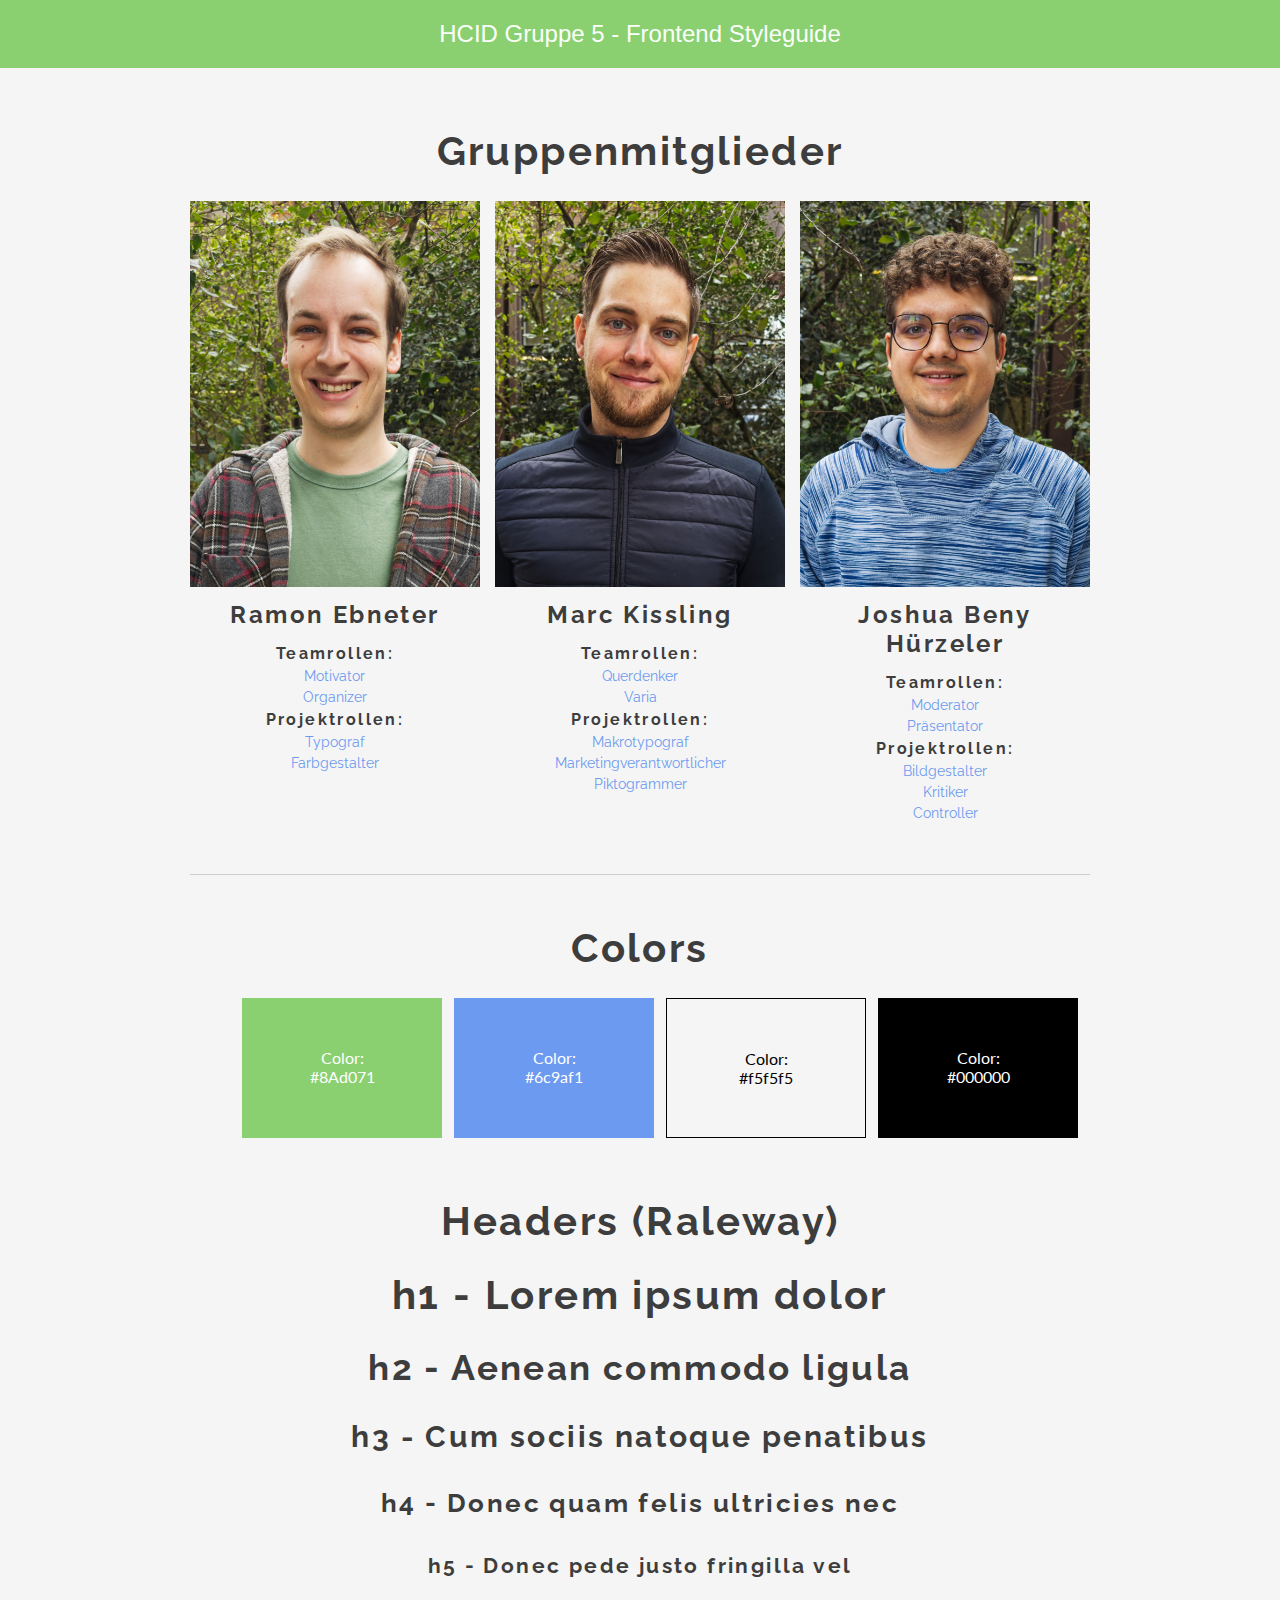
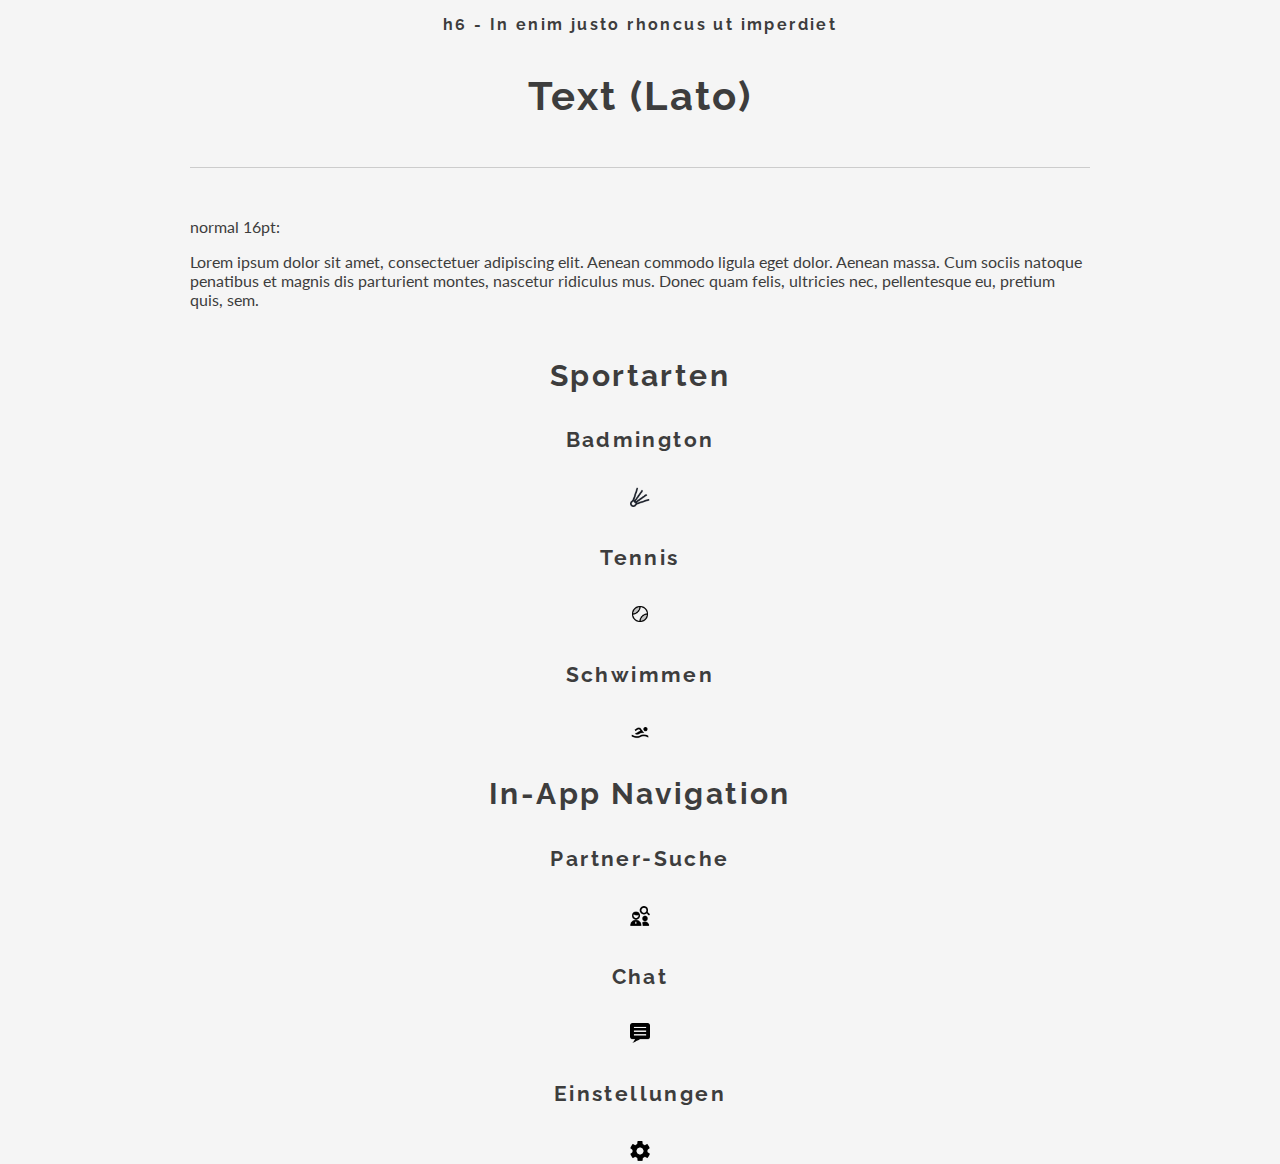
==== index.html @ 576d302d "Add image description" ====
<!DOCTYPE html>
<html>
<head>
<meta charset="UTF-8" />
<meta name="viewport" content="width=device-width, initial-scale=1">
<title>Frontend Styleguide</title>
<link rel="stylesheet" href="css/normalize.css" media="all">
<link rel="stylesheet" href="css/styles.css" media="all">
<link rel="preconnect" href="https://fonts.googleapis.com">
<link rel="preconnect" href="https://fonts.gstatic.com" crossorigin>
<link href="https://fonts.googleapis.com/css2?family=Raleway:wght@500&display=swap" rel="stylesheet">
<link href="https://fonts.googleapis.com/css2?family=Lato&display=swap" rel="stylesheet">
<link href="https://fonts.googleapis.com/css2?family=Fira+Sans&family=Lato&display=swap" rel="stylesheet">
<link href="https://fonts.googleapis.com/css2?family=Fira+Sans&family=Lato&family=Roboto&display=swap" rel="stylesheet">
</head>
<body>

<header>
<a href="#" class="intro">HCID Gruppe 5 - Frontend Styleguide</a>
</header>

<div class="wrapper">
    <h1>Gruppenmitglieder</h1>
    <div id="images">
        <div class="image">
            <img src="images/ramon.jpg" alt="Portrait Ramon Ebneter">
            <div class="details">
                <h2 class="name">Ramon Ebneter</h2>
                <div class="roles">
                    <h3 class="title">Teamrollen:</h3>
                    <ul>
                        <li class="role">Motivator</li>
                        <li class="role">Organizer</li>
                    </ul>
                    <h3 class="title">Projektrollen:</h3>
                    <ul>
                        <li class="role">Typograf</li>
                        <li class="role">Farbgestalter</li>
                    </ul>
                </div>
            </div>
        </div>
        <div class="image">
            <img src="images/marc.jpg" alt="Portrait Marc Kissling">
            <div class="details">
                <h2 class="name">Marc Kissling</h2>
                <div class="roles">
                    <h3 class="title">Teamrollen:</h3>
                    <ul>
                        <li class="role">Querdenker</li>
                        <li class="role">Varia</li>
                    </ul>
                    <h3 class="title">Projektrollen:</h3>
                    <ul>
                        <li class="role">Makrotypograf</li>
                        <li class="role">Marketingverantwortlicher</li>
                        <li class="role">Piktogrammer</li>
                    </ul>
                </div>
            </div>
        </div>
        <div class="image">
            <img src="images/joshua.jpg" alt="Portrait Joshua Beny Hürzeler">
            <div class="details">
                <h2 class="name">Joshua Beny Hürzeler</h2>
                <div class="roles">
                    <h3 class="title">Teamrollen:</h3>
                    <ul>
                        <li class="role">Moderator</li>
                        <li class="role">Präsentator</li>
                    </ul>
                    <h3 class="title">Projektrollen:</h3>
                    <ul>
                        <li class="role">Bildgestalter</li>
                        <li class="role">Kritiker</li>
                        <li class="role">Controller</li>
                    </ul>
                </div>
            </div>
        </div>
    </div>

    <hr>
<h1>Colors</h1>
<div id="colours">
<ul>
	<li class="first">Color:<br>#8Ad071</li>
	<li class="second">Color:<br>#6c9af1</li>
	<li class="third">Color:<br>#f5f5f5</li>
	<li class="fourth">Color:<br>#000000</li>
</ul>
</div>


<!-- Typo-Definitionen - - - - -->


<div id="headers">

<h1>Headers (Raleway)</h1>

<h1>h1 - Lorem ipsum dolor </h1>

<h2>h2 - Aenean commodo ligula</h2>

<h3>h3 - Cum sociis natoque penatibus </h3>

<h4>h4 - Donec quam felis ultricies nec </h4>

<h5>h5 - Donec pede justo fringilla vel </h5>

<h6>h6 - In enim justo rhoncus ut imperdiet</h6>

</div> <!-- Header zu -->

<h1>Text (Lato)</h1>
<hr>

<bold>normal 16pt:</bold class="text normal"> <p>Lorem ipsum dolor sit amet, consectetuer adipiscing
elit. Aenean commodo ligula eget dolor. Aenean massa.
Cum sociis natoque penatibus et magnis dis parturient
montes, nascetur ridiculus mus. Donec quam felis,
ultricies nec, pellentesque eu, pretium quis, sem.</p>


</div><!-- wrapper zu -->
<div id="icons">
    <h3>Sportarten</h3>

    <h5>Badmington</h5>
    <center><img src="icons\badmington_icon.png" width="20" class="center"> </center>

    <h5>Tennis</h5>
  <center><img src="icons\tennis_icon.png" width="20" class="center"></center>

    <h5>Schwimmen</h5>
    <center><img src="icons\swimming_icon.png" width="20" class="center"></center>

    <h3>In-App Navigation</h3>

    <h5>Partner-Suche</h5>
      <center><img src="icons\search_icon.png" width="20" class="center"></center>

    <h5>Chat</h5>
        <center><img src="icons\chat_icon.png" width="20" class="center"></center>

    <h5>Einstellungen</h5>
          <center><img src="icons\settings_icon.png" width="20" class="center"></center>
</div>

</body>
---- css/styles.css ----
/* CSS-Styleguide * * * * * * * * */


*,
*:before,
*:after {
	-moz-box-sizing: border-box;
	-webkit-box-sizing: border-box;
	box-sizing: border-box;
}

body {
	font-family: 'Lato', sans-serif;
	font-size: 1rem;
	background: #f5f5f5;
	color: #3d3d3d;
}

.wrapper {
	margin: 2em auto;
	max-width: 900px;
	overflow: hidden;
}


/* Header * * * * * * * * */

header {
	background: #8Ad071;
	padding: 20px 0;
	text-align: center;
	font-family: 'Dosis', sans-serif;
	font-weight: 400;
}

header intro {
	margin: 0 auto;
	max-width: 900px;
}

header a,
header a:visited {
	color: #fbfffa;
	font-size: 32px;
	font-size: 1.5rem;
	text-decoration: none;
}

header a:hover {
	color: #f0c026;
}

div.logo {
	background-color: #fbfffa;
	float: left;
	display: block;
	padding: 1rem;
	margin-left: 50px;
	border: 2px solid #3d3d3d;
}

div.logo img {
	width: 100px;
}


/* BILDER * * * * * * * * */
#images {
	display: flex;
	justify-content: space-between;
	align-items: flex-start;
	flex-wrap: wrap;
	max-width: 1200px;
	margin: 0 auto;
}

.image {
	width: calc(33.33% - 10px);
	margin-bottom: 20px;
}

.image:first-child, .image:nth-child(2), .image:nth-child(3) {
	margin-bottom: 0;
}

.image img {
	width: 100%;
	height: auto;
}

.details {
	display: flex;
	flex-direction: column;
	align-items: center;
	margin-top: 10px;
	font-family: 'Raleway', sans-serif;
}

.name {
	margin: 0;
	font-size: 24px;
	font-weight: bold;
	text-align: center;
}

.roles {
	margin-top: 10px;
	text-align: center;
}

.roles > .title {
	margin: 5px 0;
	font-size: 16px;
	font-family: Raleway, 'sans-serif';
	font-weight: bold;
}

.roles > ul {
	margin: 0;
	padding: 0;
	list-style-type: none;
}

.role {
	margin: 5px 0;
	font-size: 14px;
	color: #6c9af1;
}



/* FARBEN * * * * * * * * */


#colours ul {
	display: flex;
	flex-direction: row;
	justify-content: space-evenly;
}


#colours li {
	margin-bottom: 2em;
	padding: 50px;
	width: 200px;
	list-style-type: none;
	text-align: center;
	color: #fff;
}


#colours li.first {
	background-color: #8Ad071;
}

#colours li.second {
	background-color: #6c9af1;
}

#colours li.third {
	background-color: #f5f5f5;
	color: #000000;
	border: 1px solid black
}

#colours li.fourth {
	background-color: #000000;
}



/* TYPOGRAFIE * * * * * * * * */

#typo {
	width: 70%;
	float: left;
	margin-left: 10%;
	background: #fbfffa;
	padding: 1em 2em;
}

strong {
	font-weight: 700;
}

hr {
	margin: 40px 0;
	display: block;
	height: 1px;
	border: 0;
	border-top: 1px solid #ccc;
	margin: 3em 0;
	padding: 0;
}

h1,
h2,
h3,
h4,
h5,
h6 {
	font-family: 'Raleway', 'sans-serif';
	letter-spacing: 0.15rem;
	text-align: center;
}

h1 {
	font-size: 2.5rem;
}

h2 {
	font-size: 2.2rem;
}

h3 {
	font-size: 1.9rem;
}

h4 {
	font-size: 1.6rem;
}

h5 {
	font-size: 1.3rem;
}

h6 {
	font-size: 1em;
}

/* Links */

a,
a:visited {
	color: #3d9c34;
	transition: color 0.2s ease;
}

a:hover {
	color: #f0c026;
}

blockquote {
	position: relative;
	padding-left: 1rem;
	border-left: 0.2rem solid;
	font-style: italic;
	font-size: 1.2rem;
}

blockquote:before,
blockquote::after {
	content: '\201C';
	color: lighten(#3d3d3d, 40%);
}

blockquote::after {
	content: '\201D';
}
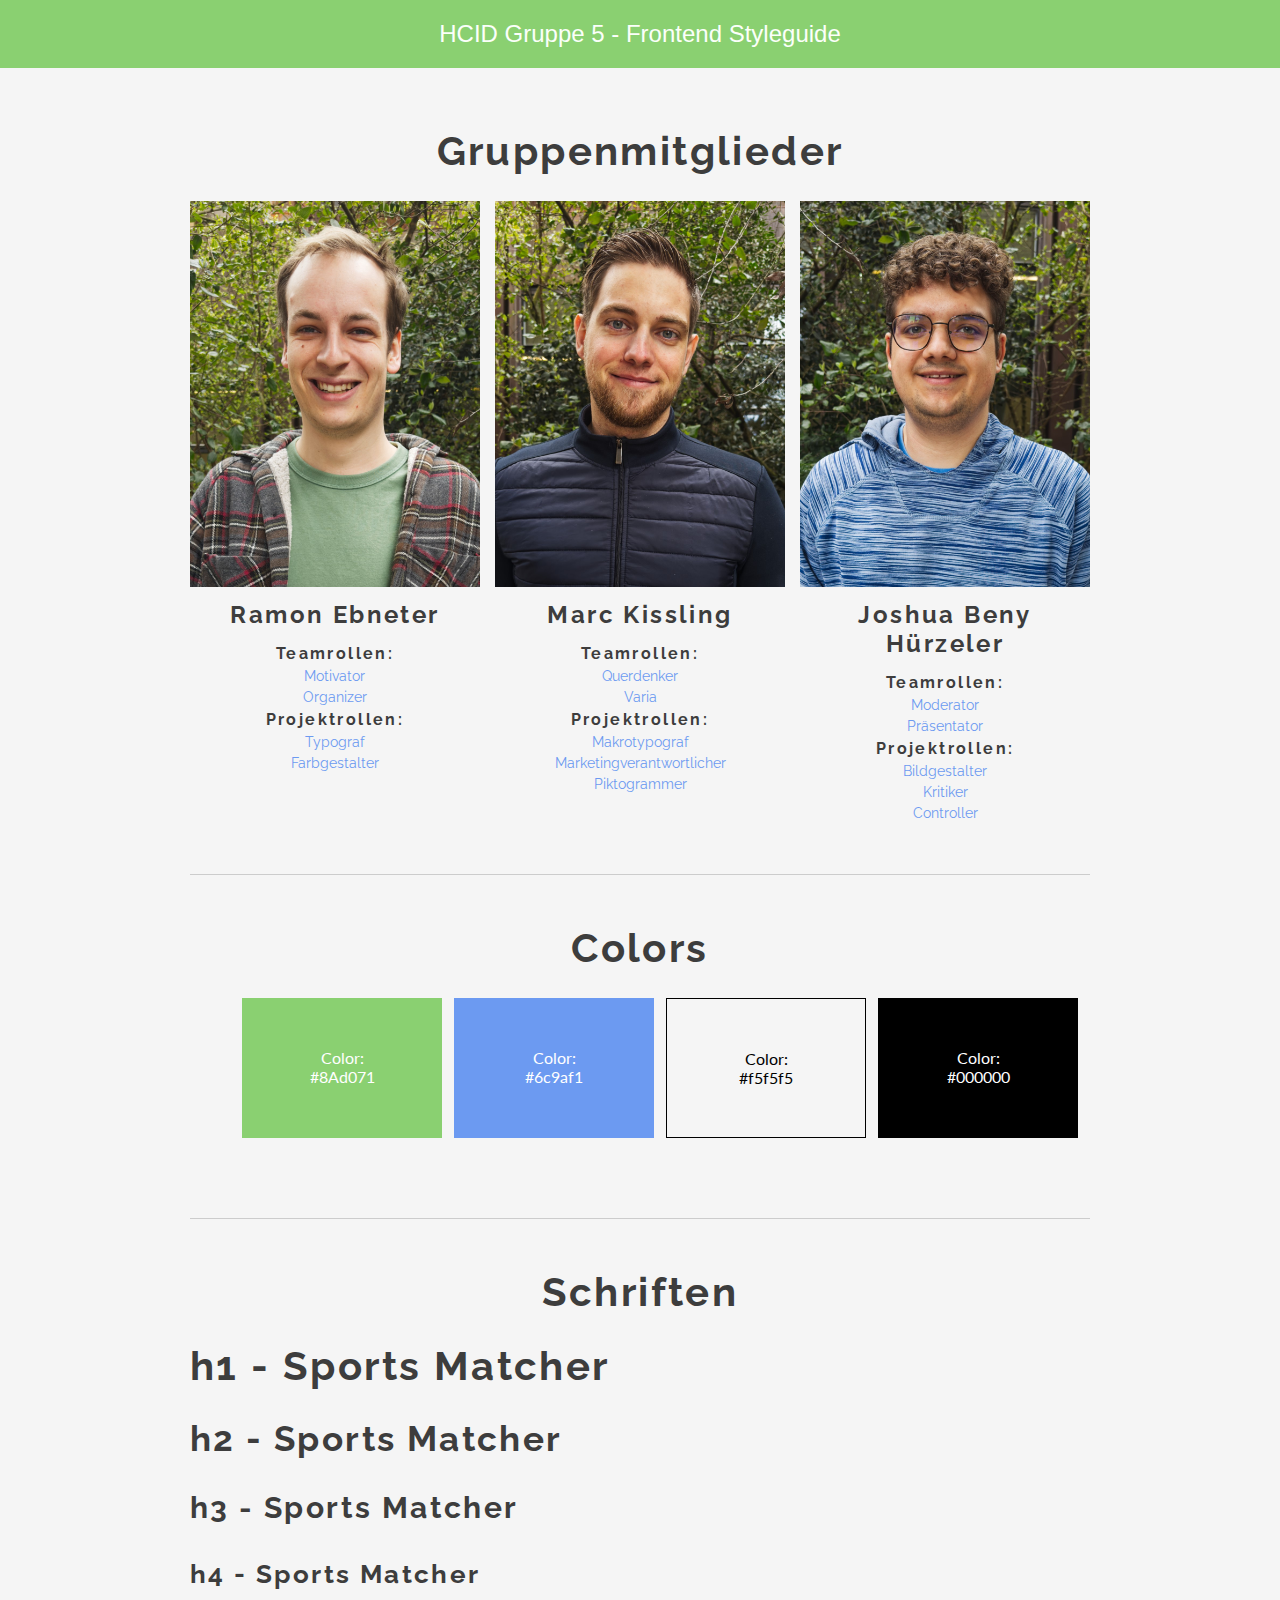
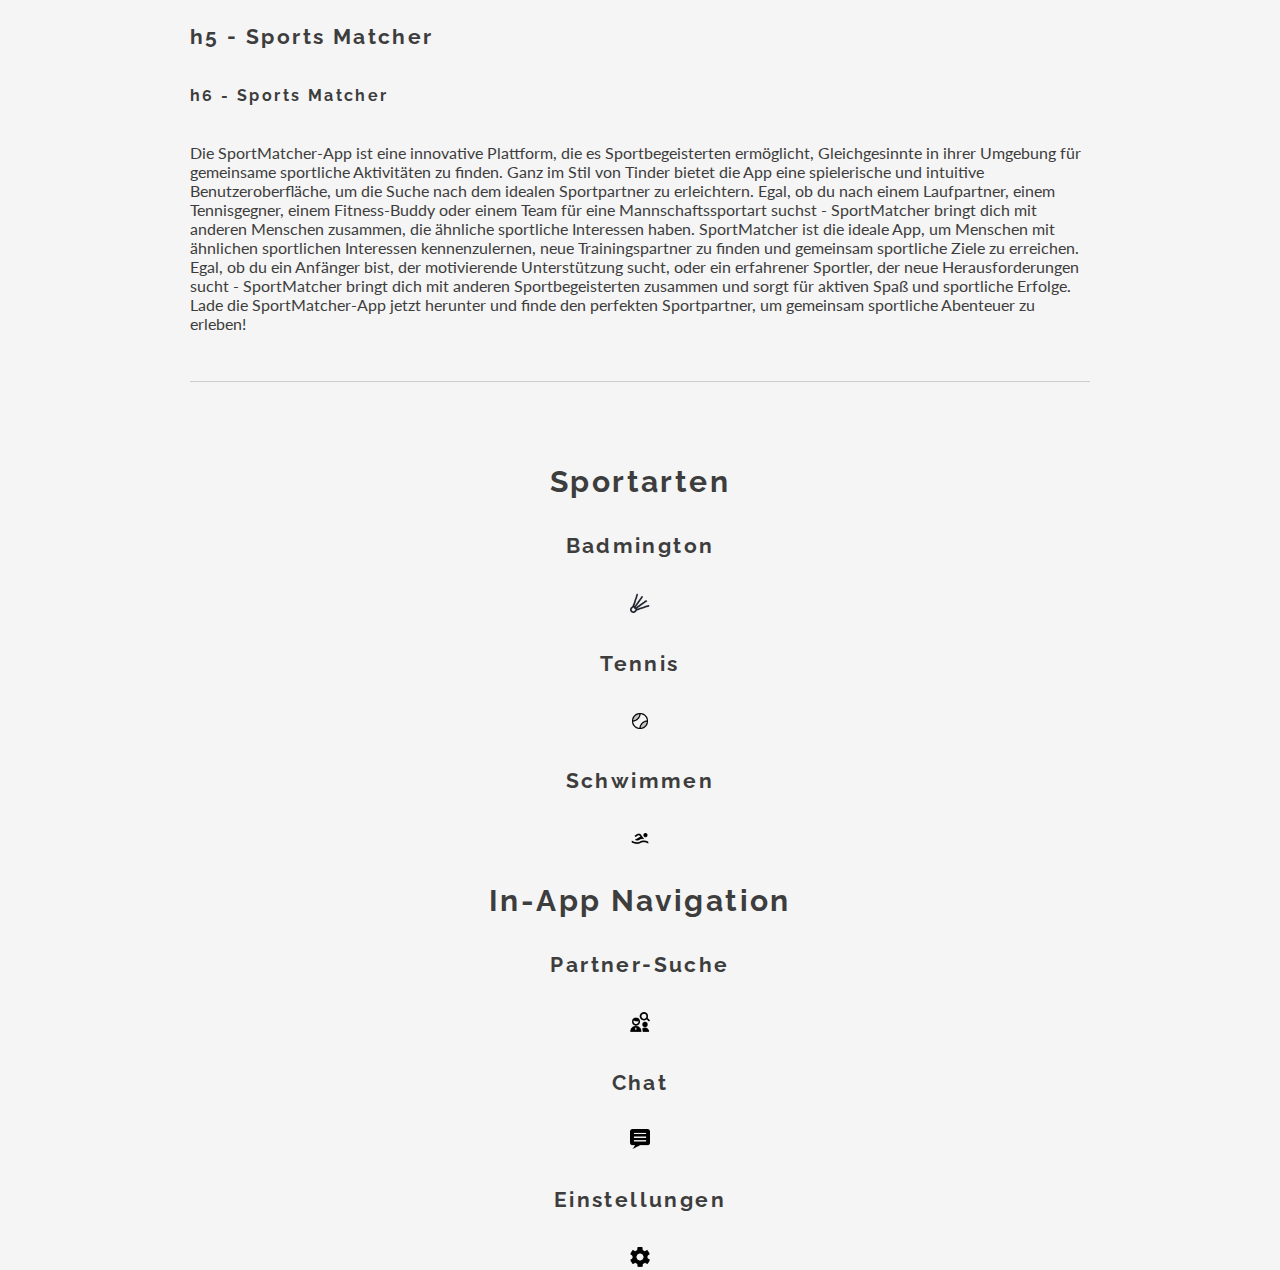
==== commit 4c6d3b33: "Merge branch 'main' of github.com:RamonEbneter/StyleGuide" ====
--- a/index.html
+++ b/index.html
@@ -3,7 +3,7 @@
 <head>
 <meta charset="UTF-8" />
 <meta name="viewport" content="width=device-width, initial-scale=1">
-<title>Frontend Styleguide</title>
+<title>Frontend Styleguide Sportsmatcher</title>
 <link rel="stylesheet" href="css/normalize.css" media="all">
 <link rel="stylesheet" href="css/styles.css" media="all">
 <link rel="preconnect" href="https://fonts.googleapis.com">
@@ -90,37 +90,43 @@
 	<li class="fourth">Color:<br>#000000</li>
 </ul>
 </div>
-
+<hr>
 
 <!-- Typo-Definitionen - - - - -->
 
 
 <div id="headers">
 
-<h1>Headers (Raleway)</h1>
+<h1>Schriften</h1>
+<div class="fontwrapper">
+  <h1>h1 - Sports Matcher </h1>
 
-<h1>h1 - Lorem ipsum dolor </h1>
+<h2>h2 - Sports Matcher </h2>
 
-<h2>h2 - Aenean commodo ligula</h2>
+<h3>h3 - Sports Matcher  </h3>
 
-<h3>h3 - Cum sociis natoque penatibus </h3>
+<h4>h4 - Sports Matcher  </h4>
 
-<h4>h4 - Donec quam felis ultricies nec </h4>
+<h5>h5 - Sports Matcher  </h5>
 
-<h5>h5 - Donec pede justo fringilla vel </h5>
+<h6>h6 - Sports Matcher </h6>
 
-<h6>h6 - In enim justo rhoncus ut imperdiet</h6>
+ <p>Die SportMatcher-App ist eine innovative Plattform, die es Sportbegeisterten ermöglicht, Gleichgesinnte in ihrer Umgebung für gemeinsame sportliche Aktivitäten zu finden. Ganz im Stil von Tinder bietet die App eine spielerische und intuitive Benutzeroberfläche, um die Suche nach dem idealen Sportpartner zu erleichtern.
+
+  Egal, ob du nach einem Laufpartner, einem Tennisgegner, einem Fitness-Buddy oder einem Team für eine Mannschaftssportart suchst - SportMatcher bringt dich mit anderen Menschen zusammen, die ähnliche sportliche Interessen haben. SportMatcher ist die ideale App, um Menschen mit ähnlichen sportlichen Interessen kennenzulernen, neue Trainingspartner zu finden und gemeinsam sportliche Ziele zu erreichen. Egal, ob du ein Anfänger bist, der motivierende Unterstützung sucht, oder ein erfahrener Sportler, der neue Herausforderungen sucht - SportMatcher bringt dich mit anderen Sportbegeisterten zusammen und sorgt für aktiven Spaß und sportliche Erfolge.
+
+Lade die SportMatcher-App jetzt herunter und finde den perfekten Sportpartner, um gemeinsam sportliche Abenteuer zu erleben!</p>
+
+
+</div>
+
 
 </div> <!-- Header zu -->
 
-<h1>Text (Lato)</h1>
+
 <hr>
 
-<bold>normal 16pt:</bold class="text normal"> <p>Lorem ipsum dolor sit amet, consectetuer adipiscing
-elit. Aenean commodo ligula eget dolor. Aenean massa.
-Cum sociis natoque penatibus et magnis dis parturient
-montes, nascetur ridiculus mus. Donec quam felis,
-ultricies nec, pellentesque eu, pretium quis, sem.</p>
+
 
 
 </div><!-- wrapper zu -->
--- a/css/styles.css
+++ b/css/styles.css
@@ -256,4 +256,13 @@
 
 blockquote::after {
 	content: '\201D';
+}
+
+div.fontwrapper h1,
+div.fontwrapper h2,
+div.fontwrapper h3,
+div.fontwrapper h4,
+div.fontwrapper h5,
+div.fontwrapper h6 {
+  text-align: start;
 }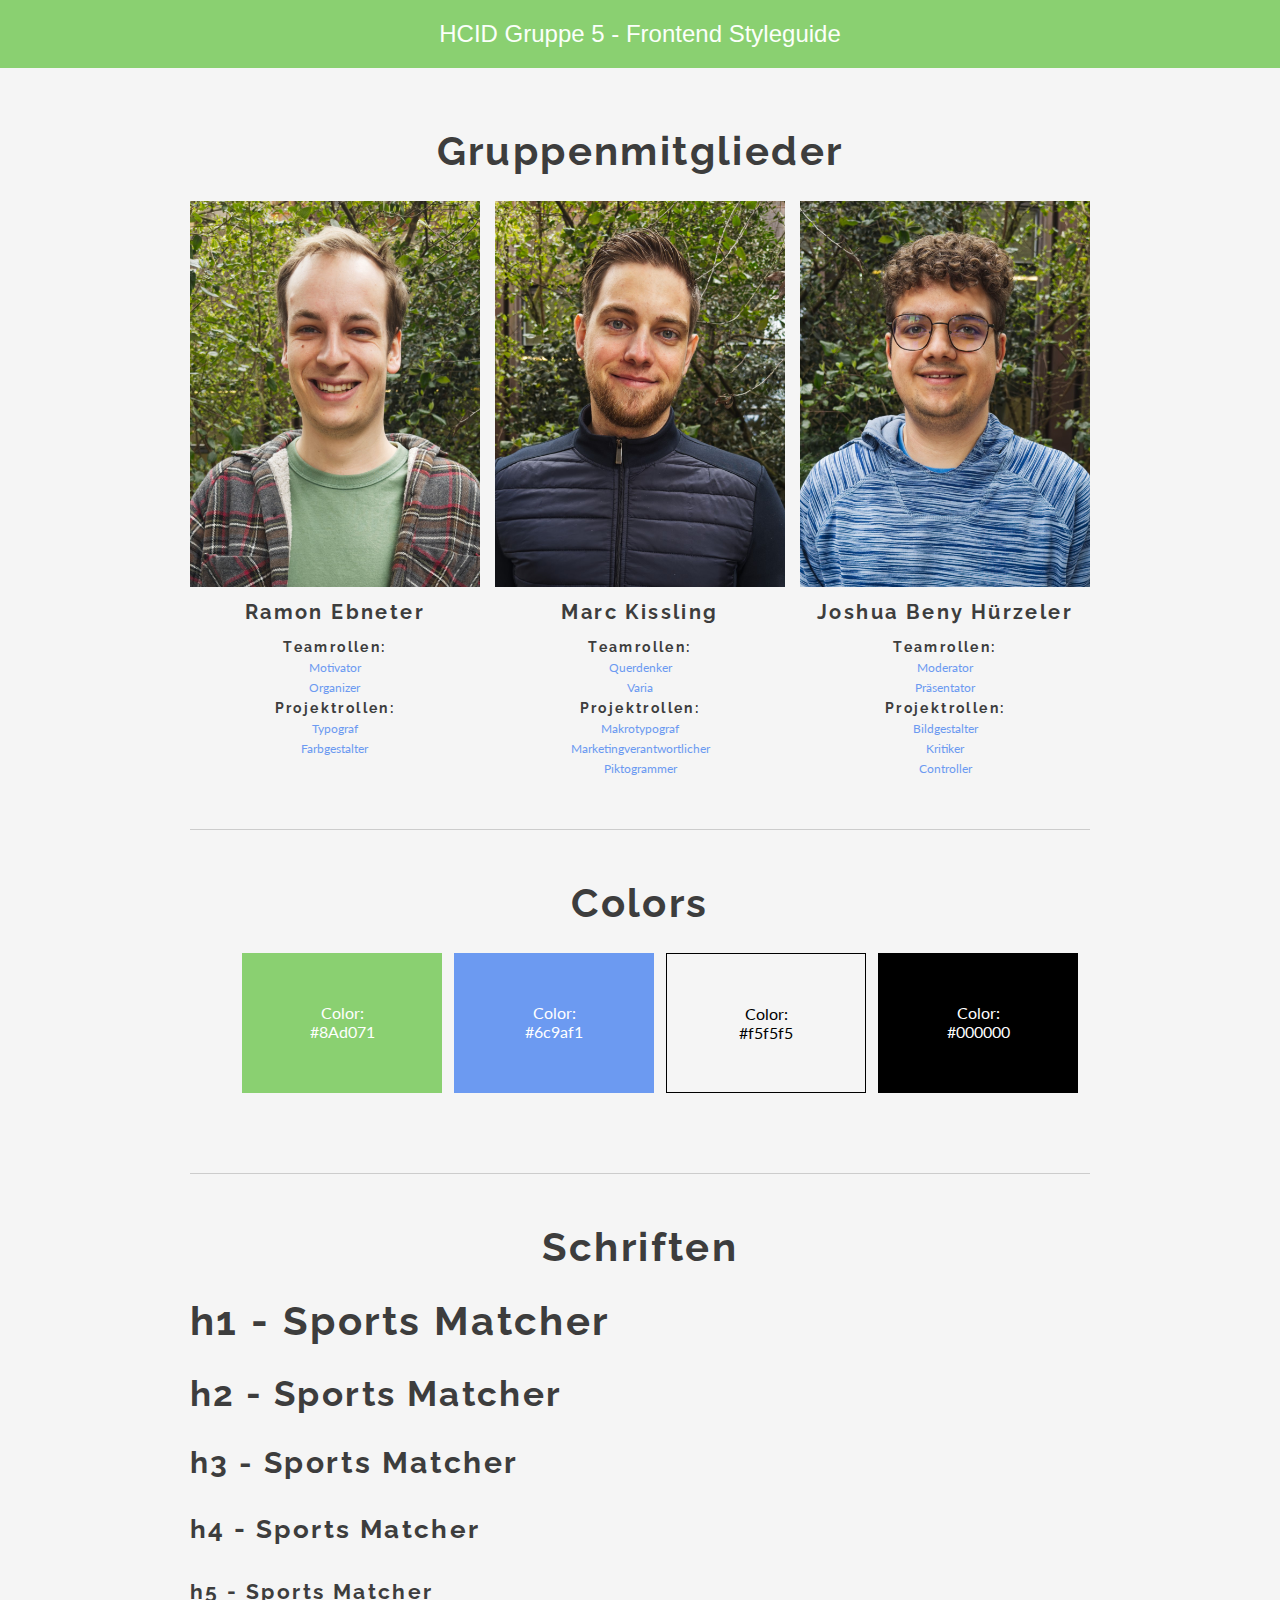
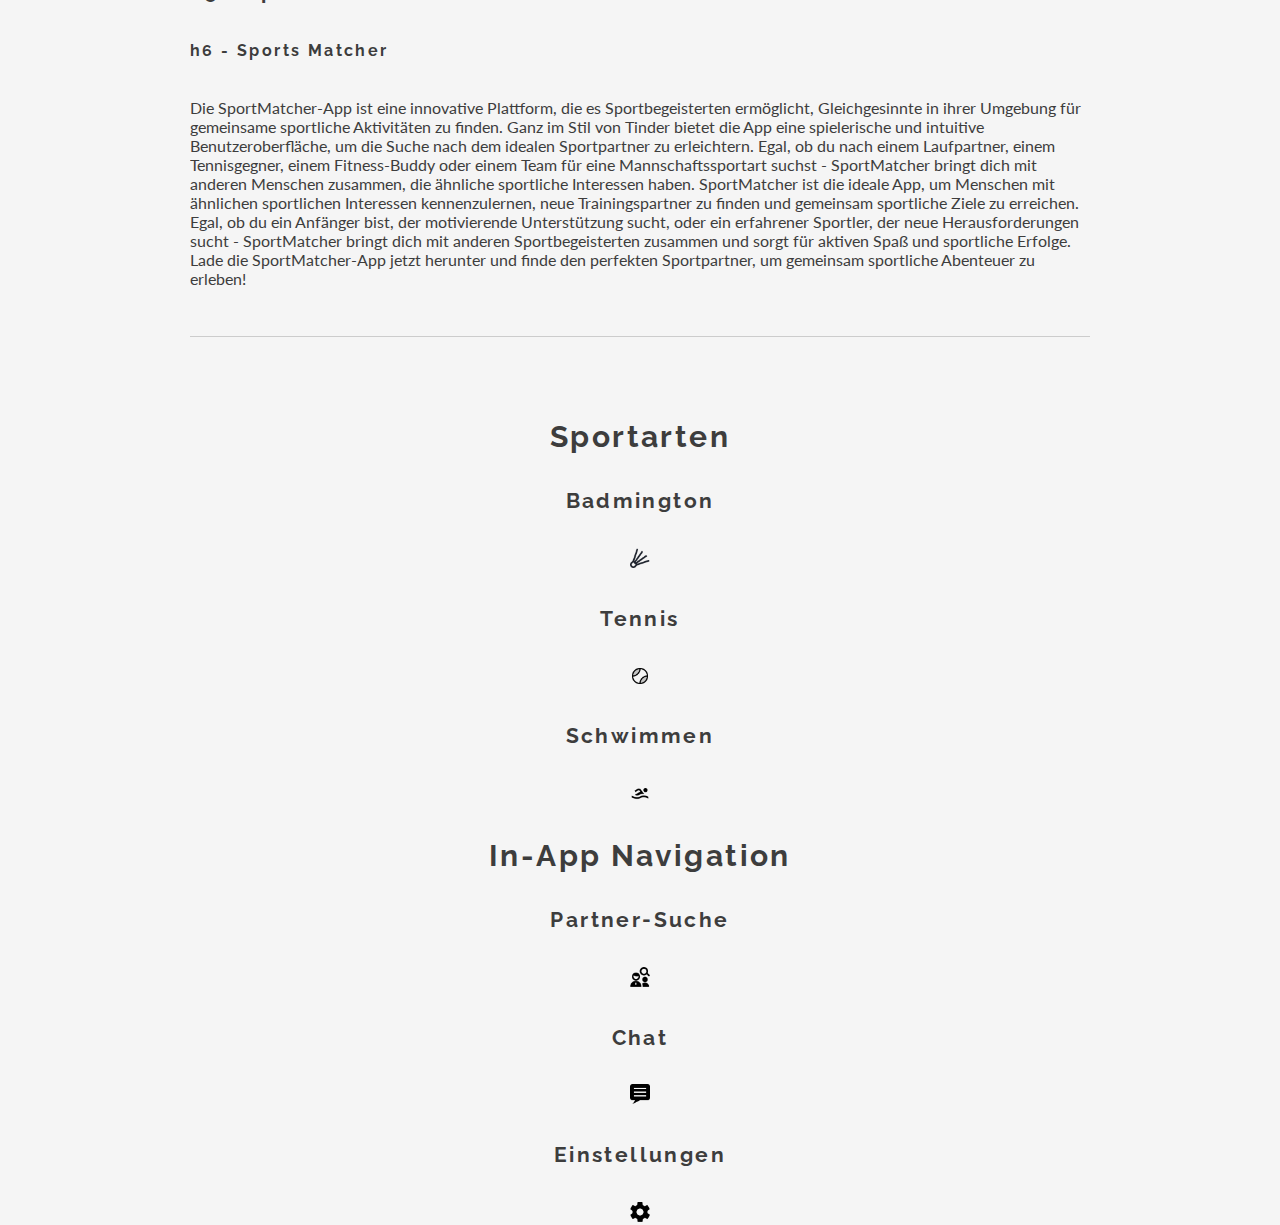
==== commit 574e1ac8: "fix fonts" ====
--- a/index.html
+++ b/index.html
@@ -10,8 +10,6 @@
 <link rel="preconnect" href="https://fonts.gstatic.com" crossorigin>
 <link href="https://fonts.googleapis.com/css2?family=Raleway:wght@500&display=swap" rel="stylesheet">
 <link href="https://fonts.googleapis.com/css2?family=Lato&display=swap" rel="stylesheet">
-<link href="https://fonts.googleapis.com/css2?family=Fira+Sans&family=Lato&display=swap" rel="stylesheet">
-<link href="https://fonts.googleapis.com/css2?family=Fira+Sans&family=Lato&family=Roboto&display=swap" rel="stylesheet">
 </head>
 <body>
 
--- a/css/styles.css
+++ b/css/styles.css
@@ -10,7 +10,7 @@
 }
 
 body {
-	font-family: 'Lato', sans-serif;
+	font-family: 'Lato';
 	font-size: 1rem;
 	background: #f5f5f5;
 	color: #3d3d3d;
@@ -29,7 +29,7 @@
 	background: #8Ad071;
 	padding: 20px 0;
 	text-align: center;
-	font-family: 'Dosis', sans-serif;
+	font-family: sans-serif;
 	font-weight: 400;
 }
 
@@ -93,12 +93,11 @@
 	flex-direction: column;
 	align-items: center;
 	margin-top: 10px;
-	font-family: 'Raleway', sans-serif;
 }
 
 .name {
 	margin: 0;
-	font-size: 24px;
+	font-size: 20px;
 	font-weight: bold;
 	text-align: center;
 }
@@ -110,8 +109,8 @@
 
 .roles > .title {
 	margin: 5px 0;
-	font-size: 16px;
-	font-family: Raleway, 'sans-serif';
+	font-size: 14px;
+	font-family: Raleway;
 	font-weight: bold;
 }
 
@@ -123,7 +122,7 @@
 
 .role {
 	margin: 5px 0;
-	font-size: 14px;
+	font-size: 12px;
 	color: #6c9af1;
 }
 
@@ -199,7 +198,7 @@
 h4,
 h5,
 h6 {
-	font-family: 'Raleway', 'sans-serif';
+	font-family: 'Raleway';
 	letter-spacing: 0.15rem;
 	text-align: center;
 }
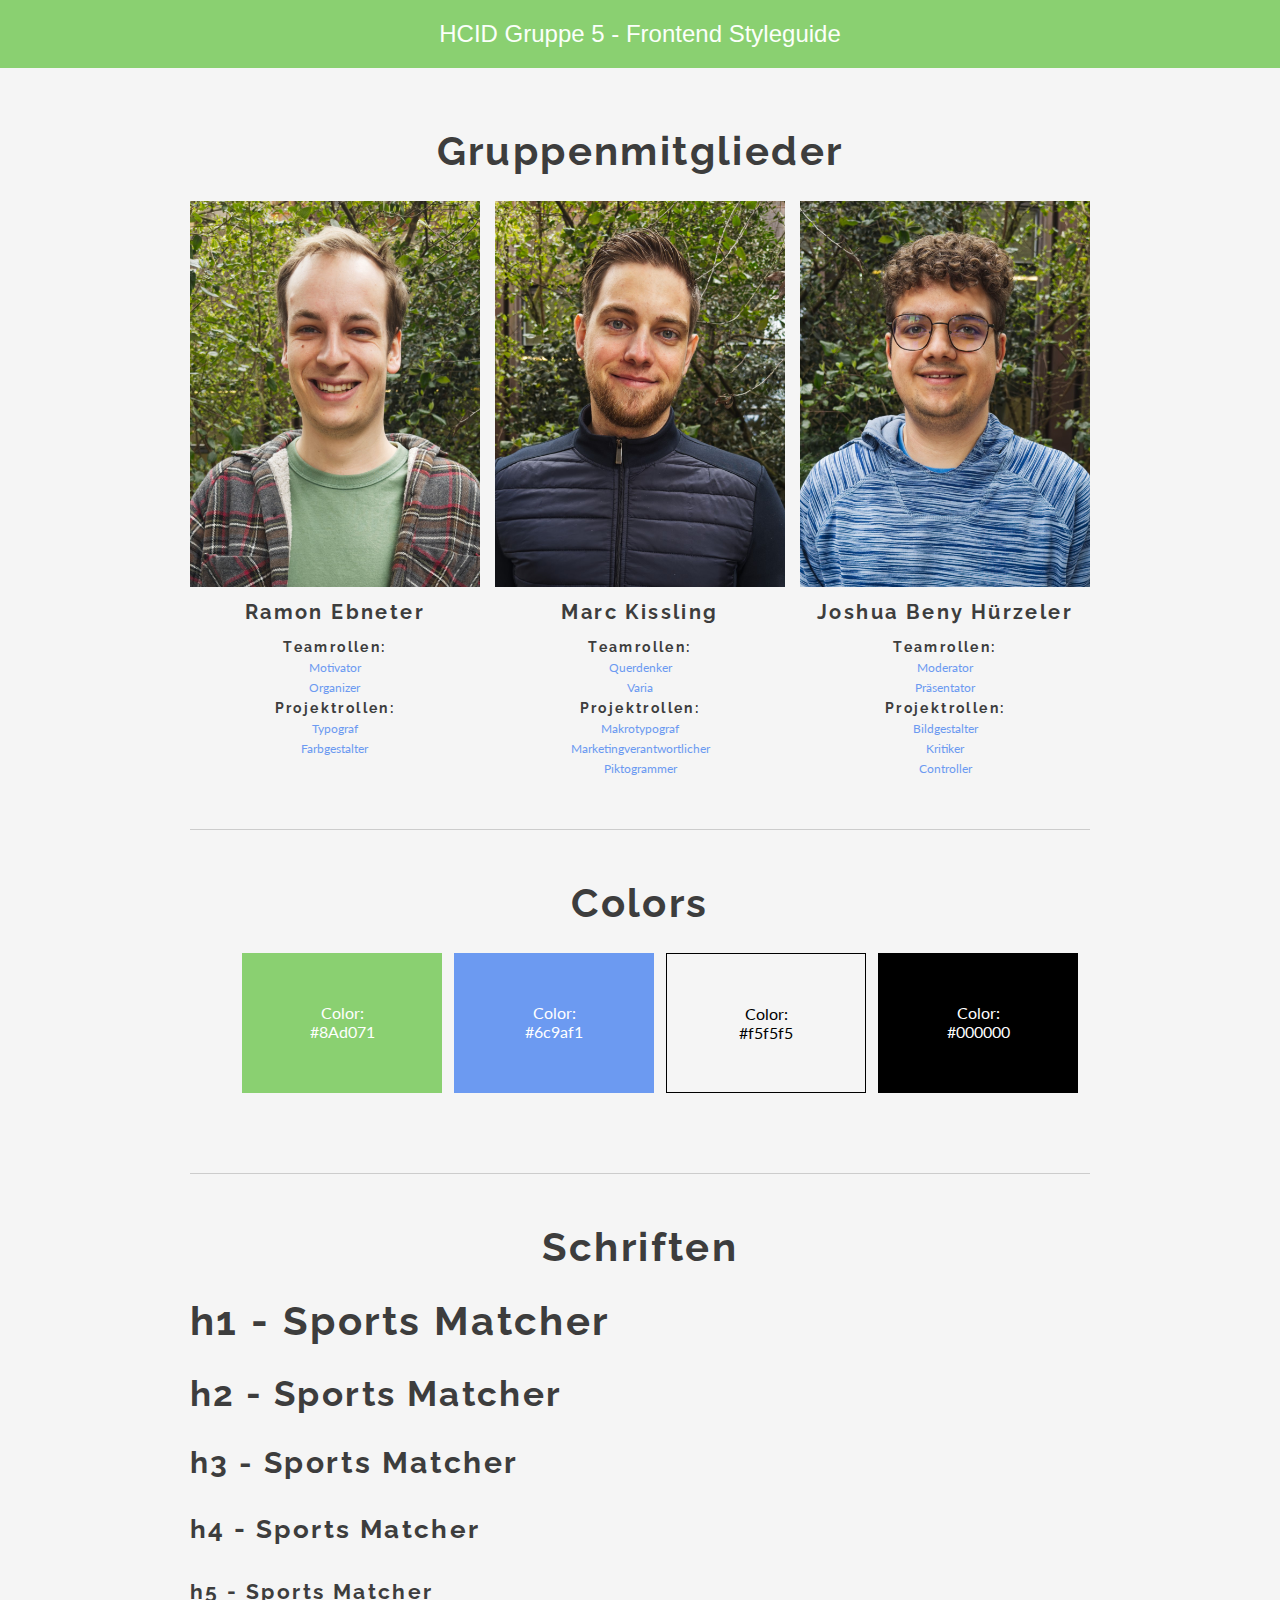
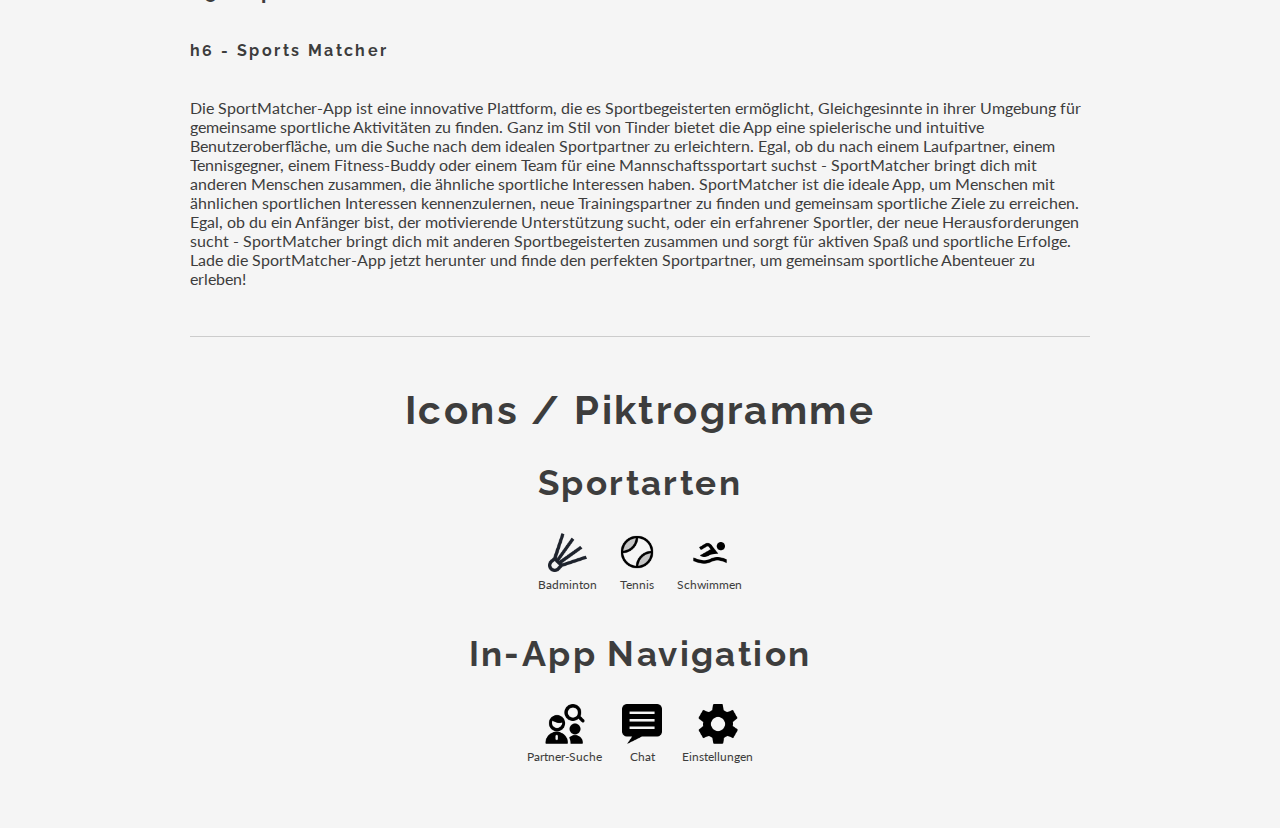
==== commit eff6b5b8: "Improve display of icons with some css" ====
--- a/index.html
+++ b/index.html
@@ -1,20 +1,20 @@
 <!DOCTYPE html>
 <html>
 <head>
-<meta charset="UTF-8" />
-<meta name="viewport" content="width=device-width, initial-scale=1">
-<title>Frontend Styleguide Sportsmatcher</title>
-<link rel="stylesheet" href="css/normalize.css" media="all">
-<link rel="stylesheet" href="css/styles.css" media="all">
-<link rel="preconnect" href="https://fonts.googleapis.com">
-<link rel="preconnect" href="https://fonts.gstatic.com" crossorigin>
-<link href="https://fonts.googleapis.com/css2?family=Raleway:wght@500&display=swap" rel="stylesheet">
-<link href="https://fonts.googleapis.com/css2?family=Lato&display=swap" rel="stylesheet">
+    <meta charset="UTF-8"/>
+    <meta name="viewport" content="width=device-width, initial-scale=1">
+    <title>Frontend Styleguide Sportsmatcher</title>
+    <link rel="stylesheet" href="css/normalize.css" media="all">
+    <link rel="stylesheet" href="css/styles.css" media="all">
+    <link rel="preconnect" href="https://fonts.googleapis.com">
+    <link rel="preconnect" href="https://fonts.gstatic.com" crossorigin>
+    <link href="https://fonts.googleapis.com/css2?family=Raleway:wght@500&display=swap" rel="stylesheet">
+    <link href="https://fonts.googleapis.com/css2?family=Lato&display=swap" rel="stylesheet">
 </head>
 <body>
 
 <header>
-<a href="#" class="intro">HCID Gruppe 5 - Frontend Styleguide</a>
+    <a href="#" class="intro">HCID Gruppe 5 - Frontend Styleguide</a>
 </header>
 
 <div class="wrapper">
@@ -79,77 +79,93 @@
     </div>
 
     <hr>
-<h1>Colors</h1>
-<div id="colours">
-<ul>
-	<li class="first">Color:<br>#8Ad071</li>
-	<li class="second">Color:<br>#6c9af1</li>
-	<li class="third">Color:<br>#f5f5f5</li>
-	<li class="fourth">Color:<br>#000000</li>
-</ul>
-</div>
-<hr>
+    <h1>Colors</h1>
+    <div id="colours">
+        <ul>
+            <li class="first">Color:<br>#8Ad071</li>
+            <li class="second">Color:<br>#6c9af1</li>
+            <li class="third">Color:<br>#f5f5f5</li>
+            <li class="fourth">Color:<br>#000000</li>
+        </ul>
+    </div>
+    <hr>
 
-<!-- Typo-Definitionen - - - - -->
+    <!-- Typo-Definitionen - - - - -->
 
 
-<div id="headers">
+    <div id="headers">
 
-<h1>Schriften</h1>
-<div class="fontwrapper">
-  <h1>h1 - Sports Matcher </h1>
+        <h1>Schriften</h1>
+        <div class="fontwrapper">
+            <h1>h1 - Sports Matcher </h1>
 
-<h2>h2 - Sports Matcher </h2>
+            <h2>h2 - Sports Matcher </h2>
 
-<h3>h3 - Sports Matcher  </h3>
+            <h3>h3 - Sports Matcher </h3>
 
-<h4>h4 - Sports Matcher  </h4>
+            <h4>h4 - Sports Matcher </h4>
 
-<h5>h5 - Sports Matcher  </h5>
+            <h5>h5 - Sports Matcher </h5>
 
-<h6>h6 - Sports Matcher </h6>
+            <h6>h6 - Sports Matcher </h6>
 
- <p>Die SportMatcher-App ist eine innovative Plattform, die es Sportbegeisterten ermöglicht, Gleichgesinnte in ihrer Umgebung für gemeinsame sportliche Aktivitäten zu finden. Ganz im Stil von Tinder bietet die App eine spielerische und intuitive Benutzeroberfläche, um die Suche nach dem idealen Sportpartner zu erleichtern.
+            <p>Die SportMatcher-App ist eine innovative Plattform, die es Sportbegeisterten ermöglicht, Gleichgesinnte
+                in ihrer Umgebung für gemeinsame sportliche Aktivitäten zu finden. Ganz im Stil von Tinder bietet die
+                App eine spielerische und intuitive Benutzeroberfläche, um die Suche nach dem idealen Sportpartner zu
+                erleichtern.
 
-  Egal, ob du nach einem Laufpartner, einem Tennisgegner, einem Fitness-Buddy oder einem Team für eine Mannschaftssportart suchst - SportMatcher bringt dich mit anderen Menschen zusammen, die ähnliche sportliche Interessen haben. SportMatcher ist die ideale App, um Menschen mit ähnlichen sportlichen Interessen kennenzulernen, neue Trainingspartner zu finden und gemeinsam sportliche Ziele zu erreichen. Egal, ob du ein Anfänger bist, der motivierende Unterstützung sucht, oder ein erfahrener Sportler, der neue Herausforderungen sucht - SportMatcher bringt dich mit anderen Sportbegeisterten zusammen und sorgt für aktiven Spaß und sportliche Erfolge.
+                Egal, ob du nach einem Laufpartner, einem Tennisgegner, einem Fitness-Buddy oder einem Team für eine
+                Mannschaftssportart suchst - SportMatcher bringt dich mit anderen Menschen zusammen, die ähnliche
+                sportliche Interessen haben. SportMatcher ist die ideale App, um Menschen mit ähnlichen sportlichen
+                Interessen kennenzulernen, neue Trainingspartner zu finden und gemeinsam sportliche Ziele zu erreichen.
+                Egal, ob du ein Anfänger bist, der motivierende Unterstützung sucht, oder ein erfahrener Sportler, der
+                neue Herausforderungen sucht - SportMatcher bringt dich mit anderen Sportbegeisterten zusammen und sorgt
+                für aktiven Spaß und sportliche Erfolge.
 
-Lade die SportMatcher-App jetzt herunter und finde den perfekten Sportpartner, um gemeinsam sportliche Abenteuer zu erleben!</p>
+                Lade die SportMatcher-App jetzt herunter und finde den perfekten Sportpartner, um gemeinsam sportliche
+                Abenteuer zu erleben!</p>
 
 
-</div>
+        </div>
 
 
-</div> <!-- Header zu -->
+    </div> <!-- Header zu -->
 
 
-<hr>
-
-
-
-
+    <hr>
+    <div id="icons">
+        <h1>Icons / Piktrogramme</h1>
+        <h2>Sportarten</h2>
+        <div class="icon-list">
+            <div class="icon">
+                <img src="icons\badmington_icon.png" width="20" alt="Badminton Icon">
+                <p class="icon-description">Badminton</p>
+            </div>
+            <div class="icon">
+                <img src="icons\tennis_icon.png" width="20" alt="Tennis Icon">
+                <p class="icon-description">Tennis</p>
+            </div>
+            <div class="icon">
+                <img src="icons\swimming_icon.png" width="20" alt="Schwimmen Icon">
+                <p class="icon-description">Schwimmen</p>
+            </div>
+        </div>
+        <h2>In-App Navigation</h2>
+        <div class="icon-list">
+            <div class="icon">
+                <img src="icons\search_icon.png" width="20" alt="Partner-Suche Icon">
+                <p class="icon-description">Partner-Suche</p>
+            </div>
+            <div class="icon">
+                <img src="icons\chat_icon.png" width="20" alt="Chat Icon">
+                <p class="icon-description">Chat</p>
+            </div>
+            <div class="icon">
+                <img src="icons\settings_icon.png" width="20" alt="Einstellungen Icon">
+                <p class="icon-description">Einstellungen</p>
+            </div>
+        </div>
+    </div>
 </div><!-- wrapper zu -->
-<div id="icons">
-    <h3>Sportarten</h3>
-
-    <h5>Badmington</h5>
-    <center><img src="icons\badmington_icon.png" width="20" class="center"> </center>
-
-    <h5>Tennis</h5>
-  <center><img src="icons\tennis_icon.png" width="20" class="center"></center>
-
-    <h5>Schwimmen</h5>
-    <center><img src="icons\swimming_icon.png" width="20" class="center"></center>
-
-    <h3>In-App Navigation</h3>
-
-    <h5>Partner-Suche</h5>
-      <center><img src="icons\search_icon.png" width="20" class="center"></center>
-
-    <h5>Chat</h5>
-        <center><img src="icons\chat_icon.png" width="20" class="center"></center>
-
-    <h5>Einstellungen</h5>
-          <center><img src="icons\settings_icon.png" width="20" class="center"></center>
-</div>
 
 </body>
--- a/css/styles.css
+++ b/css/styles.css
@@ -264,4 +264,33 @@
 div.fontwrapper h5,
 div.fontwrapper h6 {
   text-align: start;
+}
+
+
+
+.icon-list {
+	display: flex;
+	justify-content: center;
+	align-items: center;
+	margin: 20px 0;
+}
+
+.icon {
+	display: flex;
+	flex-direction: column;
+	justify-content: center;
+	align-items: center;
+	margin: 0 10px;
+	text-align: center;
+}
+
+.icon img {
+	width: 40px;
+	height: 40px;
+	object-fit: contain;
+}
+
+.icon p {
+	font-size: 12px;
+	margin-top: 5px;
 }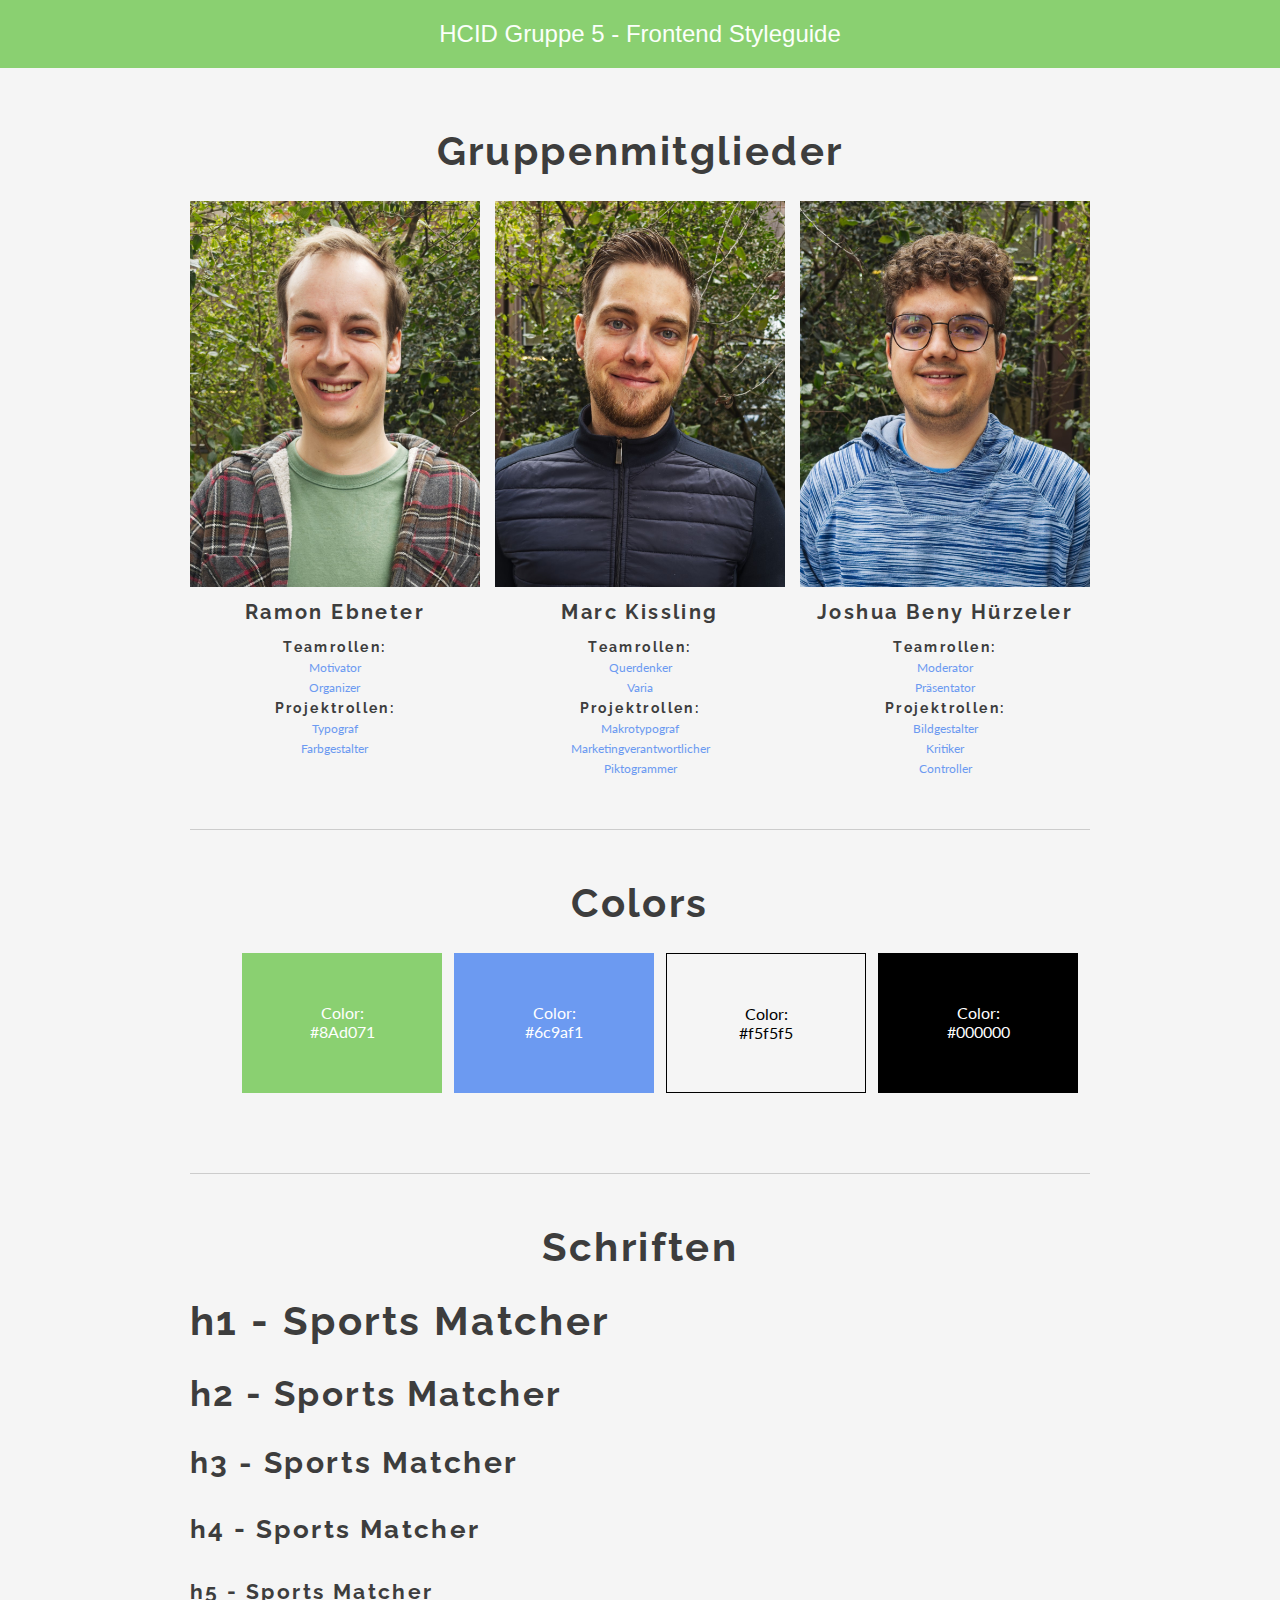
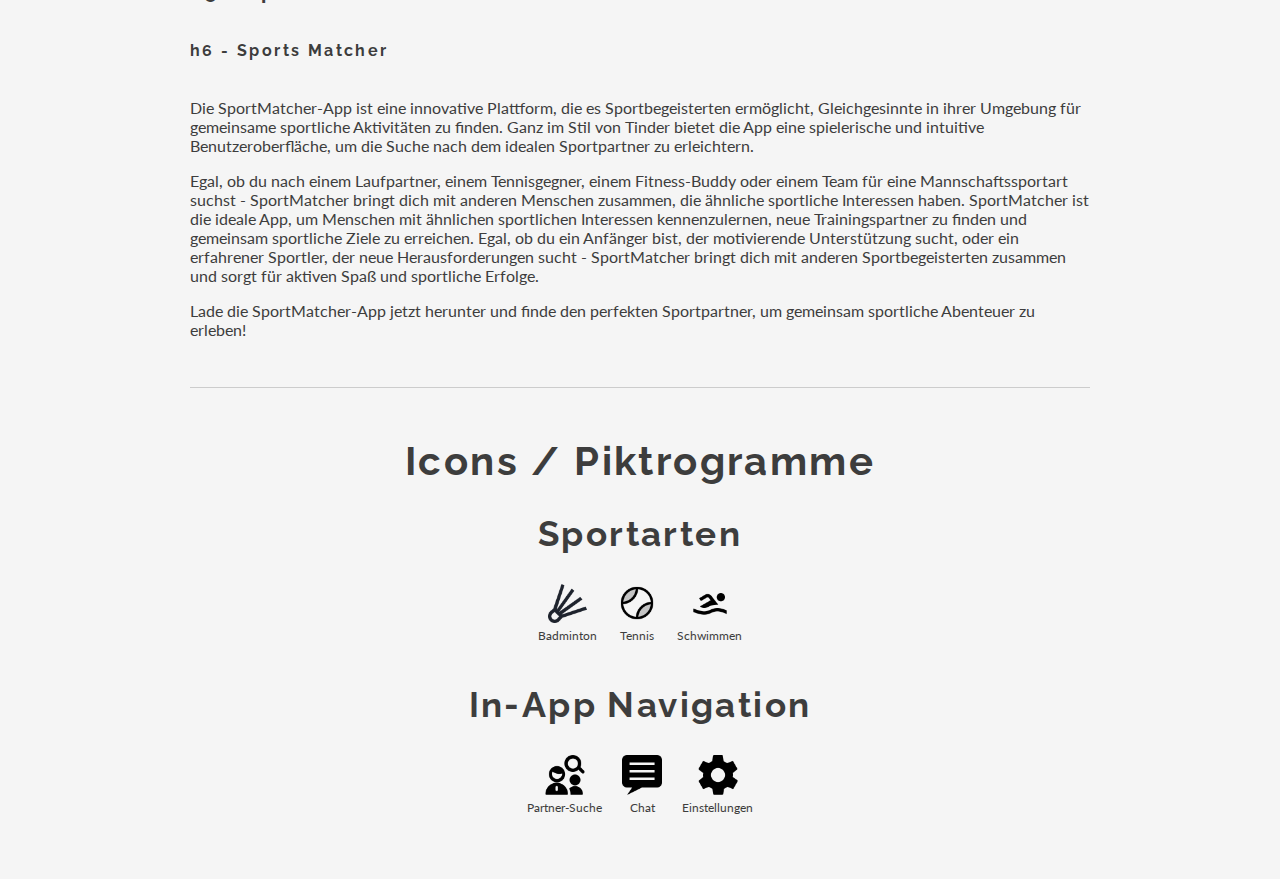
==== commit b052036b: "file formatting fix" ====
--- a/index.html
+++ b/index.html
@@ -2,26 +2,26 @@
 <html>
 <head>
     <meta charset="UTF-8"/>
-    <meta name="viewport" content="width=device-width, initial-scale=1">
+    <meta content="width=device-width, initial-scale=1" name="viewport">
     <title>Frontend Styleguide Sportsmatcher</title>
-    <link rel="stylesheet" href="css/normalize.css" media="all">
-    <link rel="stylesheet" href="css/styles.css" media="all">
-    <link rel="preconnect" href="https://fonts.googleapis.com">
-    <link rel="preconnect" href="https://fonts.gstatic.com" crossorigin>
+    <link href="css/normalize.css" media="all" rel="stylesheet">
+    <link href="css/styles.css" media="all" rel="stylesheet">
+    <link href="https://fonts.googleapis.com" rel="preconnect">
+    <link crossorigin href="https://fonts.gstatic.com" rel="preconnect">
     <link href="https://fonts.googleapis.com/css2?family=Raleway:wght@500&display=swap" rel="stylesheet">
     <link href="https://fonts.googleapis.com/css2?family=Lato&display=swap" rel="stylesheet">
 </head>
 <body>
 
 <header>
-    <a href="#" class="intro">HCID Gruppe 5 - Frontend Styleguide</a>
+    <a class="intro" href="#">HCID Gruppe 5 - Frontend Styleguide</a>
 </header>
 
 <div class="wrapper">
     <h1>Gruppenmitglieder</h1>
     <div id="images">
         <div class="image">
-            <img src="images/ramon.jpg" alt="Portrait Ramon Ebneter">
+            <img alt="Portrait Ramon Ebneter" src="images/ramon.jpg">
             <div class="details">
                 <h2 class="name">Ramon Ebneter</h2>
                 <div class="roles">
@@ -39,7 +39,7 @@
             </div>
         </div>
         <div class="image">
-            <img src="images/marc.jpg" alt="Portrait Marc Kissling">
+            <img alt="Portrait Marc Kissling" src="images/marc.jpg">
             <div class="details">
                 <h2 class="name">Marc Kissling</h2>
                 <div class="roles">
@@ -58,7 +58,7 @@
             </div>
         </div>
         <div class="image">
-            <img src="images/joshua.jpg" alt="Portrait Joshua Beny Hürzeler">
+            <img alt="Portrait Joshua Beny Hürzeler" src="images/joshua.jpg">
             <div class="details">
                 <h2 class="name">Joshua Beny Hürzeler</h2>
                 <div class="roles">
@@ -112,17 +112,17 @@
             <p>Die SportMatcher-App ist eine innovative Plattform, die es Sportbegeisterten ermöglicht, Gleichgesinnte
                 in ihrer Umgebung für gemeinsame sportliche Aktivitäten zu finden. Ganz im Stil von Tinder bietet die
                 App eine spielerische und intuitive Benutzeroberfläche, um die Suche nach dem idealen Sportpartner zu
-                erleichtern.
+                erleichtern.</p>
 
-                Egal, ob du nach einem Laufpartner, einem Tennisgegner, einem Fitness-Buddy oder einem Team für eine
+            <p>Egal, ob du nach einem Laufpartner, einem Tennisgegner, einem Fitness-Buddy oder einem Team für eine
                 Mannschaftssportart suchst - SportMatcher bringt dich mit anderen Menschen zusammen, die ähnliche
                 sportliche Interessen haben. SportMatcher ist die ideale App, um Menschen mit ähnlichen sportlichen
                 Interessen kennenzulernen, neue Trainingspartner zu finden und gemeinsam sportliche Ziele zu erreichen.
                 Egal, ob du ein Anfänger bist, der motivierende Unterstützung sucht, oder ein erfahrener Sportler, der
                 neue Herausforderungen sucht - SportMatcher bringt dich mit anderen Sportbegeisterten zusammen und sorgt
-                für aktiven Spaß und sportliche Erfolge.
+                für aktiven Spaß und sportliche Erfolge.</p>
 
-                Lade die SportMatcher-App jetzt herunter und finde den perfekten Sportpartner, um gemeinsam sportliche
+            <p>Lade die SportMatcher-App jetzt herunter und finde den perfekten Sportpartner, um gemeinsam sportliche
                 Abenteuer zu erleben!</p>
 
 
@@ -138,30 +138,30 @@
         <h2>Sportarten</h2>
         <div class="icon-list">
             <div class="icon">
-                <img src="icons\badmington_icon.png" width="20" alt="Badminton Icon">
+                <img alt="Badminton Icon" src="icons\badmington_icon.png">
                 <p class="icon-description">Badminton</p>
             </div>
             <div class="icon">
-                <img src="icons\tennis_icon.png" width="20" alt="Tennis Icon">
+                <img alt="Tennis Icon" src="icons\tennis_icon.png">
                 <p class="icon-description">Tennis</p>
             </div>
             <div class="icon">
-                <img src="icons\swimming_icon.png" width="20" alt="Schwimmen Icon">
+                <img alt="Schwimmen Icon" src="icons\swimming_icon.png">
                 <p class="icon-description">Schwimmen</p>
             </div>
         </div>
         <h2>In-App Navigation</h2>
         <div class="icon-list">
             <div class="icon">
-                <img src="icons\search_icon.png" width="20" alt="Partner-Suche Icon">
+                <img alt="Partner-Suche Icon" src="icons\search_icon.png">
                 <p class="icon-description">Partner-Suche</p>
             </div>
             <div class="icon">
-                <img src="icons\chat_icon.png" width="20" alt="Chat Icon">
+                <img alt="Chat Icon" src="icons\chat_icon.png">
                 <p class="icon-description">Chat</p>
             </div>
             <div class="icon">
-                <img src="icons\settings_icon.png" width="20" alt="Einstellungen Icon">
+                <img alt="Einstellungen Icon" src="icons\settings_icon.png">
                 <p class="icon-description">Einstellungen</p>
             </div>
         </div>
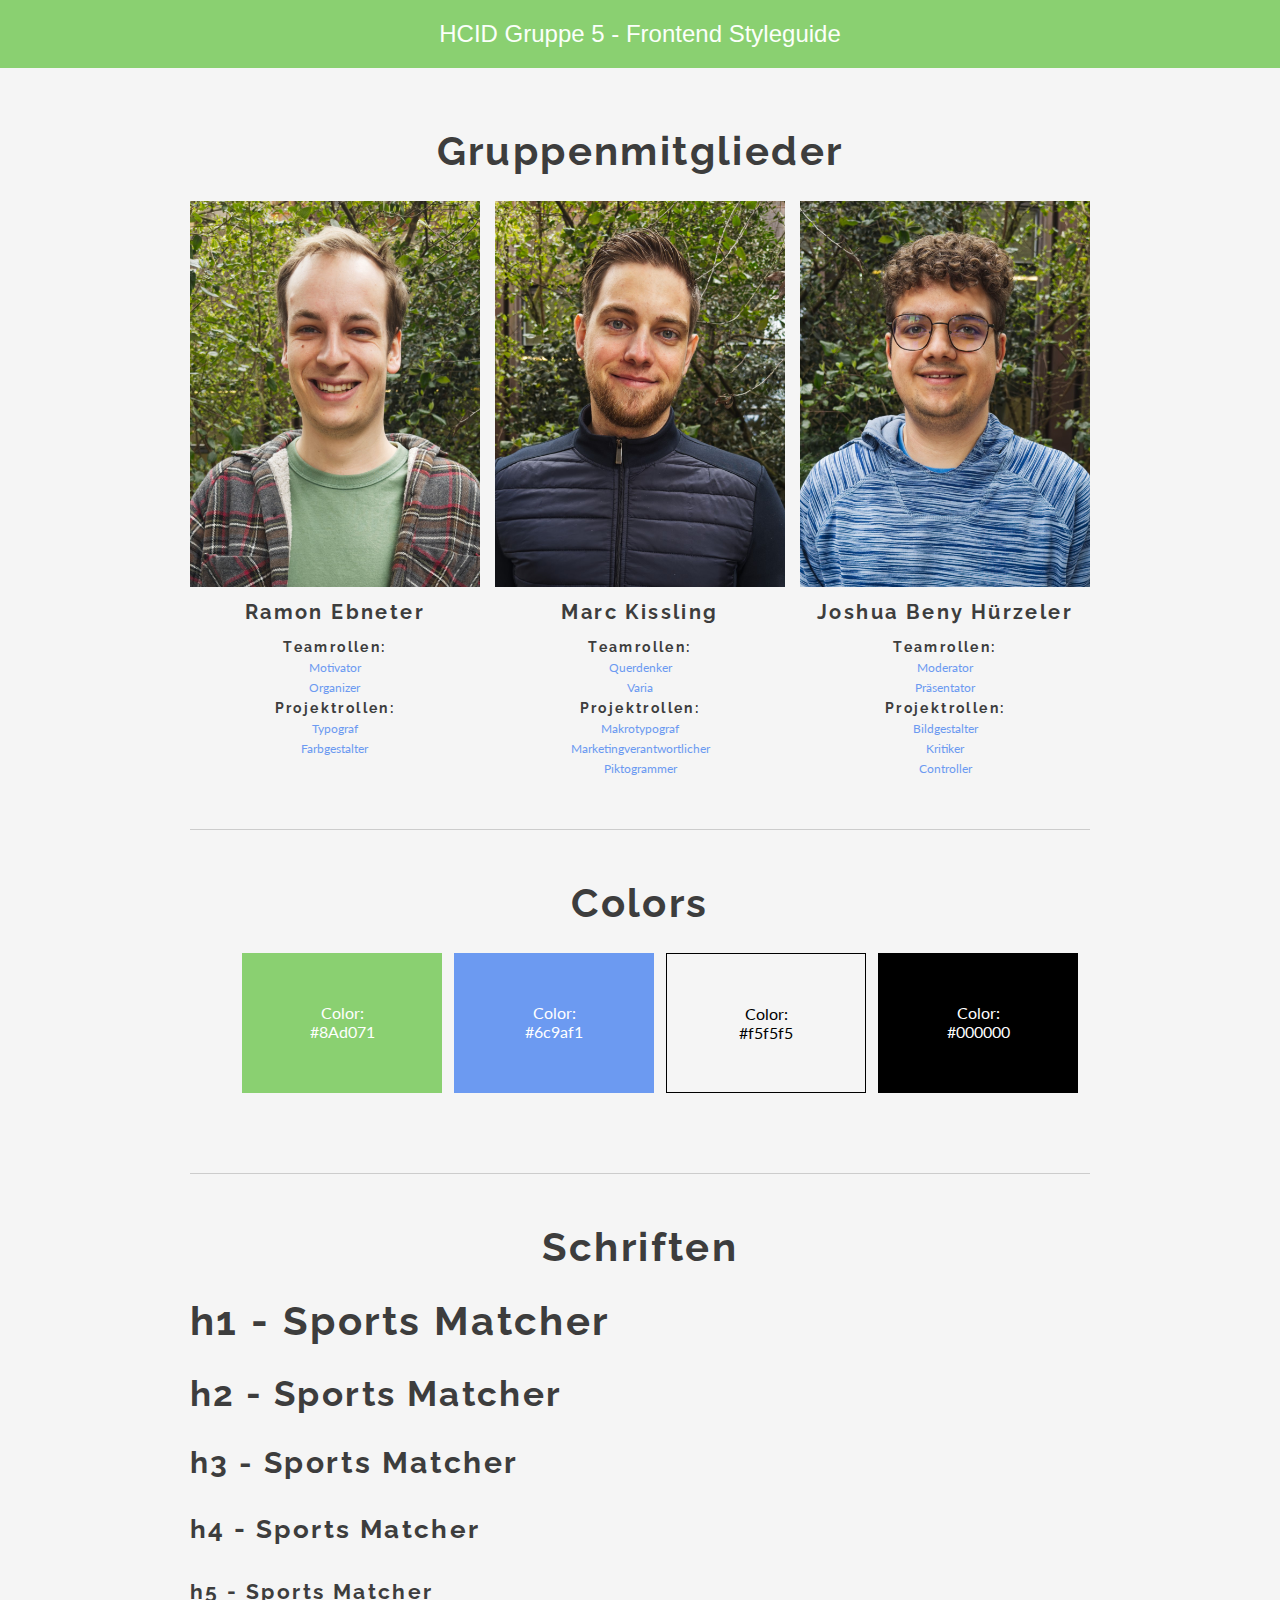
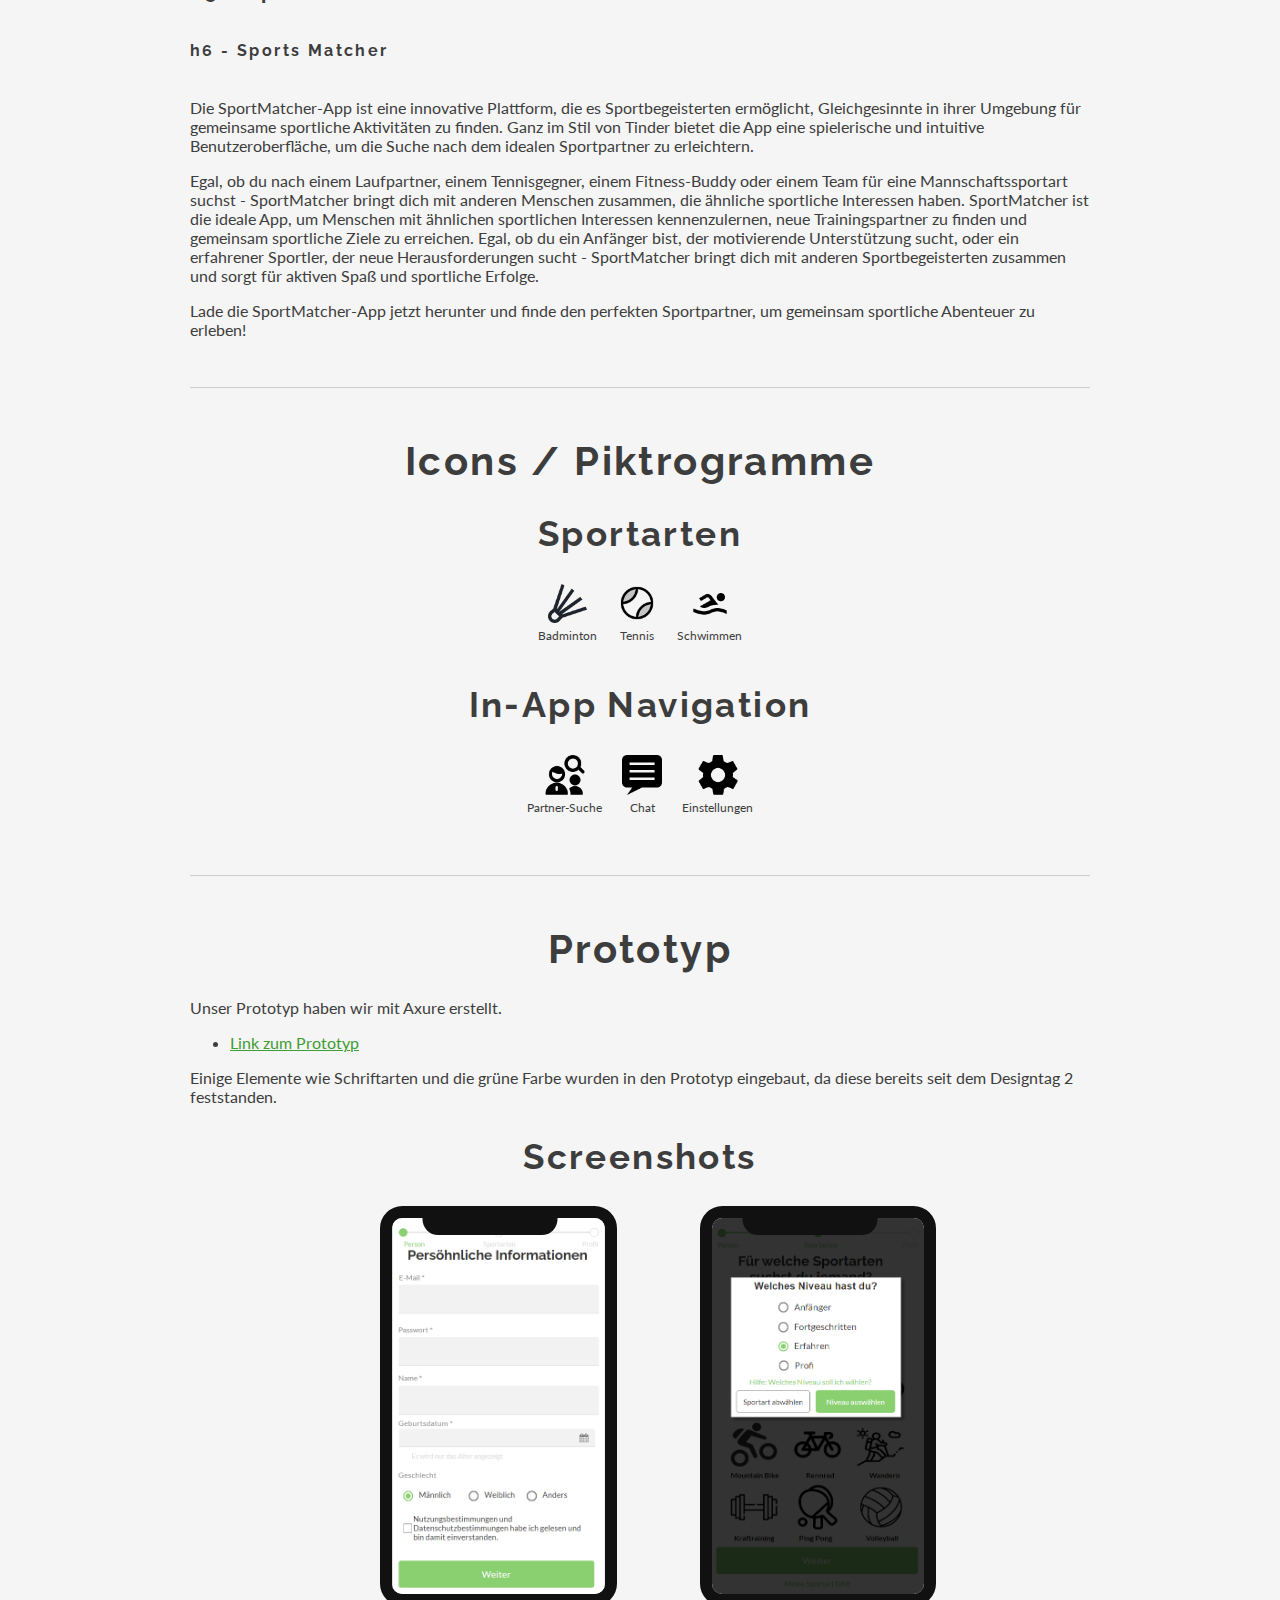
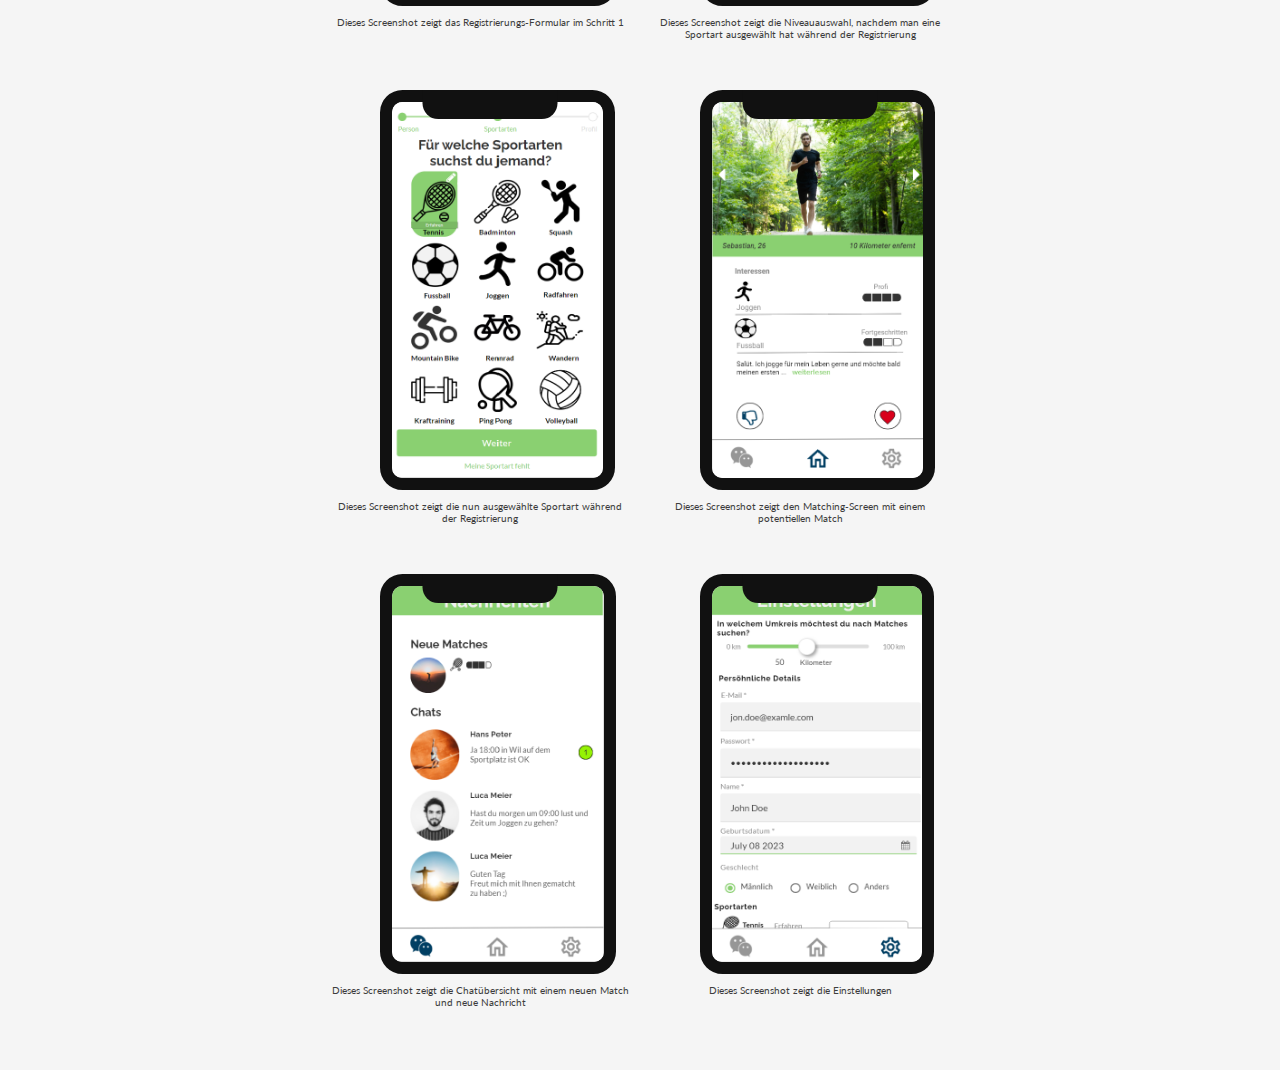
==== commit 42b0910d: "Add some screenshots" ====
--- a/index.html
+++ b/index.html
@@ -166,6 +166,78 @@
             </div>
         </div>
     </div>
+
+    <hr>
+    <div id="prototyp">
+        <h1>Prototyp</h1>
+        <p>Unser Prototyp haben wir mit Axure erstellt.</p>
+        <ul>
+            <li><a href="https://ghsase.axshare.com" target="_blank">Link zum Prototyp</a></li>
+        </ul>
+        <p>Einige Elemente wie Schriftarten und die grüne Farbe wurden in den Prototyp eingebaut, da diese bereits seit
+            dem Designtag 2 feststanden.</p>
+        <h2>Screenshots</h2>
+        <div class="screenshots">
+            <div class="screenshot">
+                <div class="phone">
+                    <div class="notch-container">
+                        <div class="notch"></div>
+                    </div>
+                    <img alt="Screenshot Registrierung persöhnliche Daten" src="images/screenshot_1.png">
+                </div>
+                <p class="screenshot-description">Dieses Screenshot zeigt das Registrierungs-Formular im Schritt 1</p>
+            </div>
+            <div class="screenshot">
+                <div class="phone">
+                    <div class="notch-container">
+                        <div class="notch"></div>
+                    </div>
+                    <img alt="Screenshot Registrierung Sportarten Niveau Modal" src="images/screenshot_2.png">
+                </div>
+                <p class="screenshot-description">Dieses Screenshot zeigt die Niveauauswahl, nachdem man eine Sportart
+                    ausgewählt hat während der Registrierung</p>
+            </div>
+            <div class="screenshot">
+                <div class="phone">
+                    <div class="notch-container">
+                        <div class="notch"></div>
+                    </div>
+                    <img alt="Screenshot Registrierung Sportarten ausgewählt" src="images/screenshot_3.png">
+                </div>
+                <p class="screenshot-description">Dieses Screenshot zeigt die nun ausgewählte Sportart während der
+                    Registrierung</p>
+            </div>
+            <div class="screenshot">
+                <div class="phone">
+                    <div class="notch-container">
+                        <div class="notch"></div>
+                    </div>
+                    <img alt="Screenshot Matching Screen" src="images/screenshot_4.png">
+                </div>
+                <p class="screenshot-description">Dieses Screenshot zeigt den Matching-Screen mit einem potentiellen
+                    Match</p>
+            </div>
+            <div class="screenshot">
+                <div class="phone">
+                    <div class="notch-container">
+                        <div class="notch"></div>
+                    </div>
+                    <img alt="Screenshot Chatübersicht" src="images/screenshot_5.png">
+                </div>
+                <p class="screenshot-description">Dieses Screenshot zeigt die Chatübersicht mit
+                    einem neuen Match und neue Nachricht</p>
+            </div>
+            <div class="screenshot">
+                <div class="phone">
+                    <div class="notch-container">
+                        <div class="notch"></div>
+                    </div>
+                    <img alt="Screenshot Einstellung" src="images/screenshot_6.png">
+                </div>
+                <p class="screenshot-description">Dieses Screenshot zeigt die Einstellungen</p>
+            </div>
+        </div>
+    </div>
 </div><!-- wrapper zu -->
 
 </body>
--- a/css/styles.css
+++ b/css/styles.css
@@ -293,4 +293,59 @@
 .icon p {
 	font-size: 12px;
 	margin-top: 5px;
+}
+
+.screenshots {
+	display: flex;
+	flex-wrap: wrap;
+	justify-content: center;
+	gap: 20px;
+}
+
+.screenshot {
+	width: 300px;
+	margin-bottom: 20px;
+	text-align: center;
+}
+
+.phone {
+	position: relative;
+	height: 400px;
+	width: 200px;
+	margin: 0 auto;
+}
+
+.phone .notch-container {
+	position: absolute;
+	top: 0;
+	left: 0;
+	right: 0;
+	margin: 0 auto;
+	width: 100%;
+	height: 100px;
+}
+
+.phone .notch-container .notch {
+	width: 15vh;
+	height: 3.25vh;
+	margin: 0 auto;
+	background-color: #111;
+	border-bottom-left-radius: 1.75vh;
+	border-bottom-right-radius: 1.75vh;
+	transform: translateX(-50%);
+	position: absolute;
+	left: 55%;
+}
+
+.phone img {
+	display: block;
+	height: 100%;
+	border: 1.334vh solid #111;
+	border-radius: 2.5vh;
+}
+
+.screenshot-description {
+	font-size: 10px;
+	margin-top: 10px;
+	text-align: center;
 }